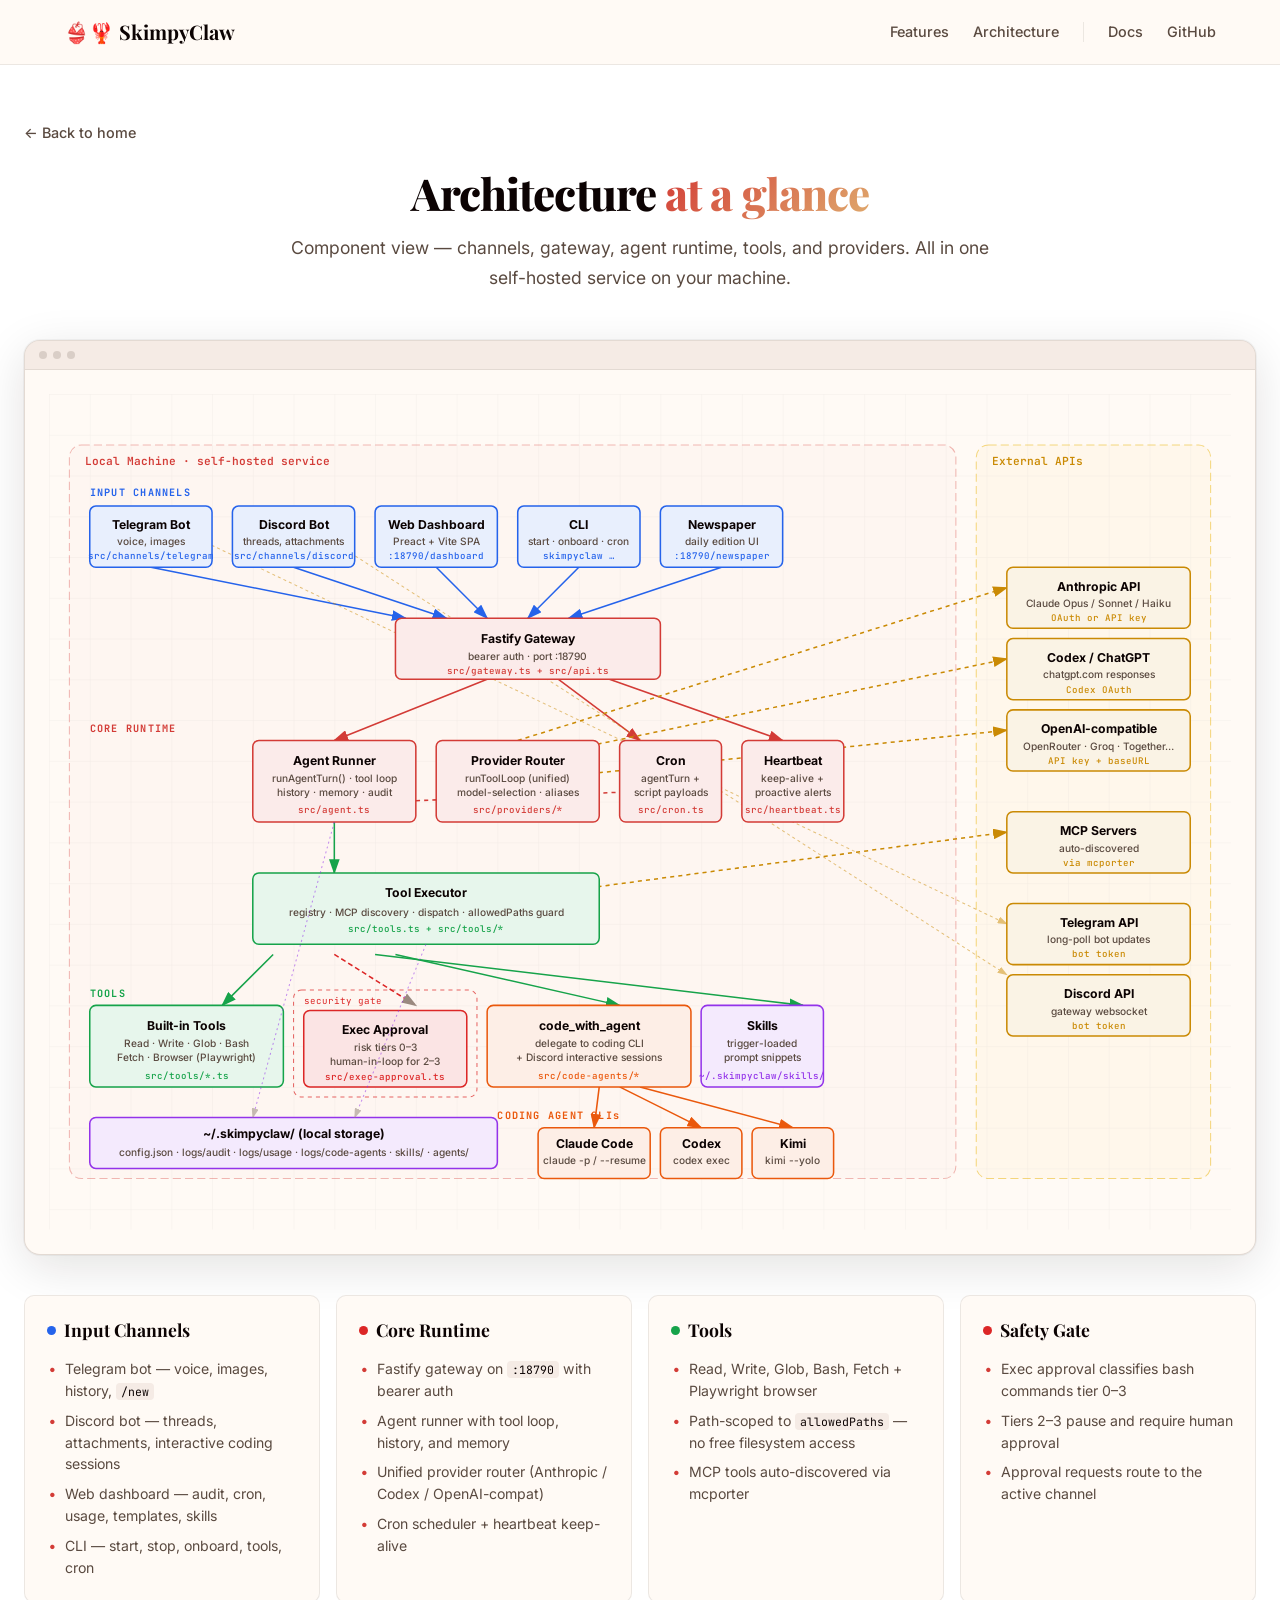
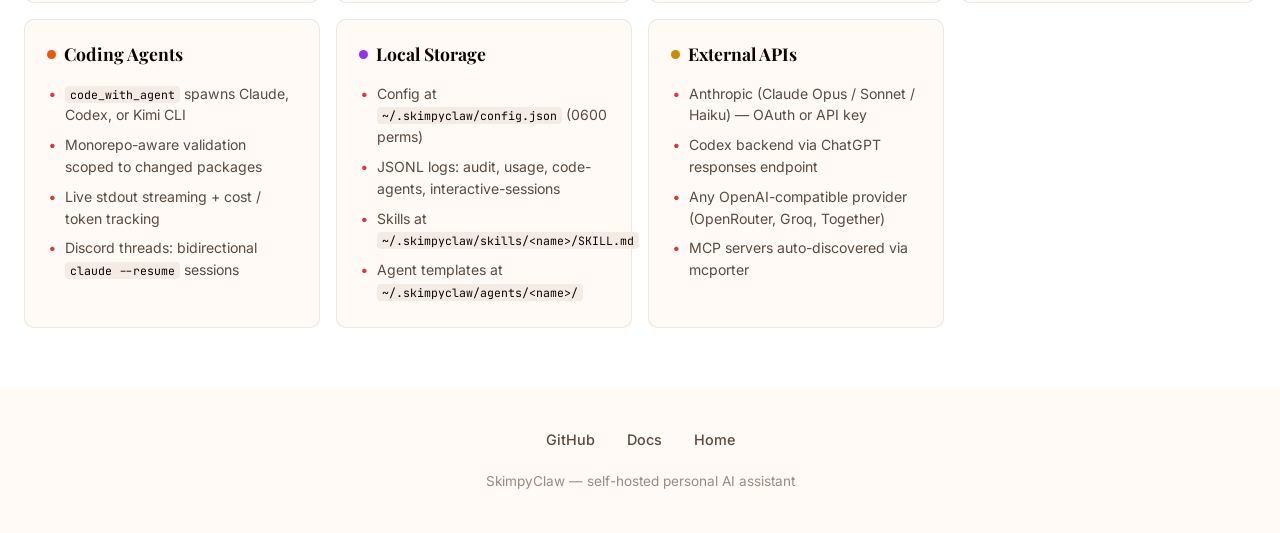
==== architecture.html @ ffd753af "Add /architecture.html — component view matching site theme New standalone page rendering the system" ====
<!DOCTYPE html>
<html lang="en">
<head>
  <meta charset="UTF-8" />
  <meta name="viewport" content="width=device-width, initial-scale=1.0" />
  <title>SkimpyClaw — Architecture</title>
  <meta
    name="description"
    content="Component-level architecture of SkimpyClaw: input channels, gateway, agent runtime, tools, coding-agent CLIs, providers, and local storage."
  />
  <meta name="theme-color" content="#d33b36" />
  <link
    rel="icon"
    type="image/svg+xml"
    href="data:image/svg+xml,<svg xmlns='http://www.w3.org/2000/svg' viewBox='0 0 100 100'><text y='.9em' font-size='90'>👙</text></svg>"
  />
  <link rel="preconnect" href="https://fonts.googleapis.com" />
  <link rel="preconnect" href="https://fonts.gstatic.com" crossorigin />
  <link
    href="https://fonts.googleapis.com/css2?family=Inter:wght@400;500;600;700;800&family=JetBrains+Mono:wght@400;500&family=Playfair+Display:wght@600;700;800&display=swap"
    rel="stylesheet"
  />
  <link rel="stylesheet" href="styles.css" />
  <style>
    /* ── Page layout ── */
    .page {
      padding: 120px 24px 60px;
      max-width: 1280px;
      margin: 0 auto;
    }

    .page-header {
      text-align: center;
      margin-bottom: 48px;
    }

    .page-title {
      font-family: var(--font-heading);
      font-weight: 800;
      font-size: 2.75rem;
      color: var(--text-1);
      margin-bottom: 14px;
      letter-spacing: -0.02em;
      line-height: 1.15;
    }

    .page-title .gradient {
      background: linear-gradient(135deg, var(--brand) 0%, var(--accent) 100%);
      -webkit-background-clip: text;
      -webkit-text-fill-color: transparent;
      background-clip: text;
    }

    .page-tagline {
      font-size: 1.1rem;
      color: var(--text-2);
      max-width: 720px;
      margin: 0 auto;
      line-height: 1.7;
    }

    /* ── Diagram frame — matches .screenshot-card treatment ── */
    .diagram-frame {
      border-radius: var(--radius);
      border: 1px solid var(--border);
      overflow: hidden;
      box-shadow:
        0 12px 48px rgba(23, 16, 11, 0.12),
        0 0 0 1px rgba(23, 16, 11, 0.04);
      background: var(--bg-alt);
    }

    .diagram-frame .card-topbar {
      display: flex;
      gap: 6px;
      padding: 10px 14px;
      background: var(--bg-alt);
      border-bottom: 1px solid var(--border);
    }

    .diagram-svg-wrap {
      background: var(--bg-soft);
      padding: 24px;
      overflow-x: auto;
    }

    svg.diagram {
      width: 100%;
      min-width: 1000px;
      display: block;
    }

    /* ── Info cards ── */
    .info-cards {
      display: grid;
      grid-template-columns: repeat(auto-fit, minmax(280px, 1fr));
      gap: 16px;
      margin-top: 40px;
    }

    .info-card {
      background: var(--bg-soft);
      border-radius: var(--radius-sm);
      border: 1px solid var(--border);
      padding: 20px 22px;
    }

    .info-card h3 {
      font-family: var(--font-heading);
      font-weight: 700;
      font-size: 1.1rem;
      color: var(--text-1);
      margin-bottom: 10px;
      display: flex;
      align-items: center;
      gap: 8px;
    }

    .info-card h3 .dot {
      width: 9px;
      height: 9px;
      border-radius: 50%;
    }

    .info-card ul {
      list-style: none;
      padding: 0;
      margin: 0;
    }

    .info-card li {
      color: var(--text-2);
      font-size: 0.88rem;
      line-height: 1.55;
      padding: 4px 0 4px 18px;
      position: relative;
    }

    .info-card li::before {
      content: "•";
      position: absolute;
      left: 2px;
      color: var(--brand);
      font-weight: 700;
    }

    .info-card code {
      font-family: var(--font-mono);
      font-size: 0.82em;
      background: var(--bg-alt);
      padding: 1px 5px;
      border-radius: 4px;
      color: var(--text-1);
    }

    /* Category dots */
    .dot.green { background: #16a34a; }
    .dot.orange { background: #ea580c; }
    .dot.red { background: #dc2626; }
    .dot.yellow { background: #ca8a04; }
    .dot.blue { background: #2563eb; }
    .dot.purple { background: #9333ea; }

    @media (prefers-color-scheme: dark) {
      .dot.green { background: #4ade80; }
      .dot.orange { background: #fb923c; }
      .dot.red { background: #f87171; }
      .dot.yellow { background: #facc15; }
      .dot.blue { background: #60a5fa; }
      .dot.purple { background: #c084fc; }
    }

    /* ── SVG token palette (drives fills/strokes + dark-mode swap) ── */
    .diagram {
      --svg-bg: var(--bg-soft);
      --svg-grid: rgba(23, 16, 11, 0.05);
      --svg-boundary: rgba(211, 59, 54, 0.35);
      --svg-boundary-ext: rgba(234, 179, 8, 0.5);
      --svg-text: var(--text-1);
      --svg-text-soft: var(--text-2);
      --svg-text-muted: var(--text-3);
      --svg-arrow: #9a8a80;
      --svg-mask: var(--bg);

      --cat-channel-fill: rgba(37, 99, 235, 0.1);
      --cat-channel-stroke: #2563eb;
      --cat-core-fill: rgba(211, 59, 54, 0.1);
      --cat-core-stroke: #d33b36;
      --cat-tool-fill: rgba(22, 163, 74, 0.1);
      --cat-tool-stroke: #16a34a;
      --cat-security-fill: rgba(220, 38, 38, 0.12);
      --cat-security-stroke: #dc2626;
      --cat-coding-fill: rgba(234, 88, 12, 0.1);
      --cat-coding-stroke: #ea580c;
      --cat-provider-fill: rgba(202, 138, 4, 0.1);
      --cat-provider-stroke: #ca8a04;
      --cat-storage-fill: rgba(147, 51, 234, 0.1);
      --cat-storage-stroke: #9333ea;
    }

    @media (prefers-color-scheme: dark) {
      .diagram {
        --svg-grid: rgba(243, 236, 231, 0.04);
        --svg-boundary: rgba(243, 134, 70, 0.35);
        --svg-boundary-ext: rgba(250, 204, 21, 0.5);
        --svg-arrow: #948c86;
        --svg-mask: var(--bg);

        --cat-channel-fill: rgba(96, 165, 250, 0.15);
        --cat-channel-stroke: #60a5fa;
        --cat-core-fill: rgba(243, 134, 70, 0.15);
        --cat-core-stroke: #f38646;
        --cat-tool-fill: rgba(74, 222, 128, 0.15);
        --cat-tool-stroke: #4ade80;
        --cat-security-fill: rgba(248, 113, 113, 0.16);
        --cat-security-stroke: #f87171;
        --cat-coding-fill: rgba(251, 146, 60, 0.15);
        --cat-coding-stroke: #fb923c;
        --cat-provider-fill: rgba(250, 204, 21, 0.12);
        --cat-provider-stroke: #facc15;
        --cat-storage-fill: rgba(192, 132, 252, 0.15);
        --cat-storage-stroke: #c084fc;
      }
    }

    /* Shape styles */
    .diagram .mask { fill: var(--svg-mask); }
    .diagram .grid-bg { fill: url(#grid); }
    .diagram .boundary-local {
      fill: rgba(211, 59, 54, 0.02);
      stroke: var(--svg-boundary);
      stroke-width: 1;
      stroke-dasharray: 8 4;
    }
    .diagram .boundary-ext {
      fill: rgba(234, 179, 8, 0.04);
      stroke: var(--svg-boundary-ext);
      stroke-width: 1;
      stroke-dasharray: 8 4;
    }
    .diagram .security-group {
      fill: transparent;
      stroke: var(--cat-security-stroke);
      stroke-width: 1;
      stroke-dasharray: 4 4;
      opacity: 0.7;
    }

    .diagram .box { stroke-width: 1.5; }
    .diagram .box.channel { fill: var(--cat-channel-fill); stroke: var(--cat-channel-stroke); }
    .diagram .box.core { fill: var(--cat-core-fill); stroke: var(--cat-core-stroke); }
    .diagram .box.tool { fill: var(--cat-tool-fill); stroke: var(--cat-tool-stroke); }
    .diagram .box.security { fill: var(--cat-security-fill); stroke: var(--cat-security-stroke); }
    .diagram .box.coding { fill: var(--cat-coding-fill); stroke: var(--cat-coding-stroke); }
    .diagram .box.provider { fill: var(--cat-provider-fill); stroke: var(--cat-provider-stroke); }
    .diagram .box.storage { fill: var(--cat-storage-fill); stroke: var(--cat-storage-stroke); }

    .diagram .label-title { font-family: var(--font-body); font-weight: 700; fill: var(--svg-text); font-size: 12px; }
    .diagram .label-sub { font-family: var(--font-body); font-weight: 500; fill: var(--svg-text-soft); font-size: 10px; }
    .diagram .label-src { font-family: var(--font-mono); font-weight: 500; font-size: 9px; }
    .diagram .label-src.channel { fill: var(--cat-channel-stroke); }
    .diagram .label-src.core { fill: var(--cat-core-stroke); }
    .diagram .label-src.tool { fill: var(--cat-tool-stroke); }
    .diagram .label-src.security { fill: var(--cat-security-stroke); }
    .diagram .label-src.coding { fill: var(--cat-coding-stroke); }
    .diagram .label-src.provider { fill: var(--cat-provider-stroke); }
    .diagram .label-src.storage { fill: var(--cat-storage-stroke); }
    .diagram .label-section {
      font-family: var(--font-mono);
      font-weight: 700;
      font-size: 10px;
      letter-spacing: 0.12em;
    }
    .diagram .label-boundary {
      font-family: var(--font-mono);
      font-weight: 600;
      font-size: 11px;
    }

    .diagram line { stroke-width: 1.5; }
    .diagram .flow-channel { stroke: var(--cat-channel-stroke); }
    .diagram .flow-core { stroke: var(--cat-core-stroke); }
    .diagram .flow-tool { stroke: var(--cat-tool-stroke); }
    .diagram .flow-coding { stroke: var(--cat-coding-stroke); }
    .diagram .flow-provider {
      stroke: var(--cat-provider-stroke);
      stroke-dasharray: 4 4;
    }
    .diagram .flow-security {
      stroke: var(--cat-security-stroke);
      stroke-dasharray: 5 3;
    }
    .diagram .flow-storage {
      stroke: var(--cat-storage-stroke);
      stroke-dasharray: 2 3;
      opacity: 0.55;
      stroke-width: 1;
    }
    .diagram .flow-api {
      stroke: var(--cat-provider-stroke);
      stroke-dasharray: 3 3;
      stroke-width: 1;
      opacity: 0.5;
    }

    /* Back-link */
    .back-link {
      display: inline-flex;
      align-items: center;
      gap: 6px;
      color: var(--text-2);
      font-weight: 500;
      font-size: 0.9rem;
      margin-bottom: 24px;
    }
    .back-link:hover { color: var(--brand); }

    @media (max-width: 768px) {
      .page-title { font-size: 2rem; }
    }
  </style>
</head>
<body>
  <!-- Navigation -->
  <nav>
    <div class="nav-inner">
      <a href="/" class="nav-brand">👙🦞 SkimpyClaw</a>
      <div class="nav-links">
        <a href="/#auditability">Features</a>
        <a href="/architecture.html" aria-current="page">Architecture</a>
        <div class="nav-divider"></div>
        <a href="https://docs.skimpyclaw.xyz">Docs</a>
        <a href="https://github.com/kat3samsin/skimpyclaw">GitHub</a>
      </div>
    </div>
  </nav>

  <main class="page">
    <a href="/" class="back-link">← Back to home</a>

    <header class="page-header">
      <h1 class="page-title">
        Architecture <span class="gradient">at a glance</span>
      </h1>
      <p class="page-tagline">
        Component view — channels, gateway, agent runtime, tools, and
        providers. All in one self-hosted service on your machine.
      </p>
    </header>

    <!-- Diagram -->
    <div class="diagram-frame">
      <div class="card-topbar">
        <span class="card-dot"></span>
        <span class="card-dot"></span>
        <span class="card-dot"></span>
      </div>
      <div class="diagram-svg-wrap">
        <svg class="diagram" viewBox="0 0 1160 820" xmlns="http://www.w3.org/2000/svg">
          <defs>
            <marker id="arrowhead" markerWidth="10" markerHeight="7" refX="9" refY="3.5" orient="auto">
              <polygon points="0 0, 10 3.5, 0 7" fill="var(--svg-arrow)" />
            </marker>
            <marker id="ah-channel" markerWidth="10" markerHeight="7" refX="9" refY="3.5" orient="auto">
              <polygon points="0 0, 10 3.5, 0 7" fill="var(--cat-channel-stroke)" />
            </marker>
            <marker id="ah-core" markerWidth="10" markerHeight="7" refX="9" refY="3.5" orient="auto">
              <polygon points="0 0, 10 3.5, 0 7" fill="var(--cat-core-stroke)" />
            </marker>
            <marker id="ah-tool" markerWidth="10" markerHeight="7" refX="9" refY="3.5" orient="auto">
              <polygon points="0 0, 10 3.5, 0 7" fill="var(--cat-tool-stroke)" />
            </marker>
            <marker id="ah-coding" markerWidth="10" markerHeight="7" refX="9" refY="3.5" orient="auto">
              <polygon points="0 0, 10 3.5, 0 7" fill="var(--cat-coding-stroke)" />
            </marker>
            <marker id="ah-provider" markerWidth="10" markerHeight="7" refX="9" refY="3.5" orient="auto">
              <polygon points="0 0, 10 3.5, 0 7" fill="var(--cat-provider-stroke)" />
            </marker>
            <pattern id="grid" width="40" height="40" patternUnits="userSpaceOnUse">
              <path d="M 40 0 L 0 0 0 40" fill="none" stroke="var(--svg-grid)" stroke-width="1" />
            </pattern>
          </defs>

          <!-- Grid background -->
          <rect class="grid-bg" width="100%" height="100%" />

          <!-- Boundaries -->
          <rect class="boundary-local" x="20" y="50" width="870" height="720" rx="12" />
          <text x="35" y="70" class="label-boundary" fill="var(--cat-core-stroke)">Local Machine · self-hosted service</text>

          <rect class="boundary-ext" x="910" y="50" width="230" height="720" rx="12" />
          <text x="925" y="70" class="label-boundary" fill="var(--cat-provider-stroke)">External APIs</text>

          <!-- ARROWS (first = behind boxes) -->
          <!-- Channels → Gateway -->
          <line class="flow-channel" x1="100" y1="170" x2="350" y2="220" marker-end="url(#ah-channel)"/>
          <line class="flow-channel" x1="240" y1="170" x2="390" y2="220" marker-end="url(#ah-channel)"/>
          <line class="flow-channel" x1="380" y1="170" x2="430" y2="220" marker-end="url(#ah-channel)"/>
          <line class="flow-channel" x1="520" y1="170" x2="470" y2="220" marker-end="url(#ah-channel)"/>
          <line class="flow-channel" x1="660" y1="170" x2="510" y2="220" marker-end="url(#ah-channel)"/>

          <!-- Gateway → Core Runtime -->
          <line class="flow-core" x1="430" y1="280" x2="280" y2="340" marker-end="url(#ah-core)"/>
          <line class="flow-core" x1="500" y1="280" x2="580" y2="340" marker-end="url(#ah-core)"/>
          <line class="flow-core" x1="550" y1="280" x2="720" y2="340" marker-end="url(#ah-core)"/>

          <!-- Agent Runner → Tool Executor -->
          <line class="flow-tool" x1="280" y1="420" x2="280" y2="470" marker-end="url(#ah-tool)"/>
          <!-- Cron → Agent Runner -->
          <line class="flow-core" x1="580" y1="390" x2="340" y2="400" stroke-dasharray="4 4" marker-end="url(#ah-core)"/>

          <!-- Tool Executor → Tools -->
          <line class="flow-tool" x1="220" y1="550" x2="170" y2="600" marker-end="url(#ah-tool)"/>
          <line class="flow-security" x1="280" y1="550" x2="360" y2="600" marker-end="url(#arrowhead)"/>
          <line class="flow-tool" x1="340" y1="550" x2="560" y2="600" marker-end="url(#ah-tool)"/>
          <line class="flow-tool" x1="320" y1="550" x2="740" y2="600" marker-end="url(#ah-tool)"/>

          <!-- code_with_agent → CLI workers -->
          <line class="flow-coding" x1="540" y1="680" x2="535" y2="720" marker-end="url(#ah-coding)"/>
          <line class="flow-coding" x1="560" y1="680" x2="640" y2="720" marker-end="url(#ah-coding)"/>
          <line class="flow-coding" x1="580" y1="680" x2="730" y2="720" marker-end="url(#ah-coding)"/>

          <!-- Agent / Tool → Providers -->
          <line class="flow-provider" x1="460" y1="340" x2="940" y2="190" marker-end="url(#ah-provider)"/>
          <line class="flow-provider" x1="460" y1="360" x2="940" y2="260" marker-end="url(#ah-provider)"/>
          <line class="flow-provider" x1="460" y1="380" x2="940" y2="330" marker-end="url(#ah-provider)"/>
          <line class="flow-provider" x1="340" y1="510" x2="940" y2="430" marker-end="url(#ah-provider)"/>

          <!-- Channels → Telegram/Discord APIs -->
          <line class="flow-api" x1="100" y1="120" x2="940" y2="520" marker-end="url(#ah-provider)"/>
          <line class="flow-api" x1="240" y1="120" x2="940" y2="570" marker-end="url(#ah-provider)"/>

          <!-- ============================================================
               COMPONENTS
               ============================================================ -->

          <!-- ROW 1: INPUT CHANNELS -->
          <text x="40" y="100" class="label-section" fill="var(--cat-channel-stroke)">INPUT CHANNELS</text>

          <rect class="mask" x="40" y="110" width="120" height="60" rx="6" />
          <rect class="box channel" x="40" y="110" width="120" height="60" rx="6" />
          <text class="label-title" x="100" y="132" text-anchor="middle">Telegram Bot</text>
          <text class="label-sub" x="100" y="148" text-anchor="middle">voice, images</text>
          <text class="label-src channel" x="100" y="162" text-anchor="middle">src/channels/telegram</text>

          <rect class="mask" x="180" y="110" width="120" height="60" rx="6" />
          <rect class="box channel" x="180" y="110" width="120" height="60" rx="6" />
          <text class="label-title" x="240" y="132" text-anchor="middle">Discord Bot</text>
          <text class="label-sub" x="240" y="148" text-anchor="middle">threads, attachments</text>
          <text class="label-src channel" x="240" y="162" text-anchor="middle">src/channels/discord</text>

          <rect class="mask" x="320" y="110" width="120" height="60" rx="6" />
          <rect class="box channel" x="320" y="110" width="120" height="60" rx="6" />
          <text class="label-title" x="380" y="132" text-anchor="middle">Web Dashboard</text>
          <text class="label-sub" x="380" y="148" text-anchor="middle">Preact + Vite SPA</text>
          <text class="label-src channel" x="380" y="162" text-anchor="middle">:18790/dashboard</text>

          <rect class="mask" x="460" y="110" width="120" height="60" rx="6" />
          <rect class="box channel" x="460" y="110" width="120" height="60" rx="6" />
          <text class="label-title" x="520" y="132" text-anchor="middle">CLI</text>
          <text class="label-sub" x="520" y="148" text-anchor="middle">start · onboard · cron</text>
          <text class="label-src channel" x="520" y="162" text-anchor="middle">skimpyclaw …</text>

          <rect class="mask" x="600" y="110" width="120" height="60" rx="6" />
          <rect class="box channel" x="600" y="110" width="120" height="60" rx="6" />
          <text class="label-title" x="660" y="132" text-anchor="middle">Newspaper</text>
          <text class="label-sub" x="660" y="148" text-anchor="middle">daily edition UI</text>
          <text class="label-src channel" x="660" y="162" text-anchor="middle">:18790/newspaper</text>

          <!-- ROW 2: GATEWAY -->
          <rect class="mask" x="340" y="220" width="260" height="60" rx="6" />
          <rect class="box core" x="340" y="220" width="260" height="60" rx="6" />
          <text class="label-title" x="470" y="244" text-anchor="middle" font-size="13">Fastify Gateway</text>
          <text class="label-sub" x="470" y="261" text-anchor="middle">bearer auth · port :18790</text>
          <text class="label-src core" x="470" y="275" text-anchor="middle">src/gateway.ts + src/api.ts</text>

          <!-- ROW 3: CORE RUNTIME -->
          <text x="40" y="332" class="label-section" fill="var(--cat-core-stroke)">CORE RUNTIME</text>

          <rect class="mask" x="200" y="340" width="160" height="80" rx="6" />
          <rect class="box core" x="200" y="340" width="160" height="80" rx="6" />
          <text class="label-title" x="280" y="364" text-anchor="middle">Agent Runner</text>
          <text class="label-sub" x="280" y="381" text-anchor="middle">runAgentTurn() · tool loop</text>
          <text class="label-sub" x="280" y="395" text-anchor="middle">history · memory · audit</text>
          <text class="label-src core" x="280" y="411" text-anchor="middle">src/agent.ts</text>

          <rect class="mask" x="380" y="340" width="160" height="80" rx="6" />
          <rect class="box core" x="380" y="340" width="160" height="80" rx="6" />
          <text class="label-title" x="460" y="364" text-anchor="middle">Provider Router</text>
          <text class="label-sub" x="460" y="381" text-anchor="middle">runToolLoop (unified)</text>
          <text class="label-sub" x="460" y="395" text-anchor="middle">model-selection · aliases</text>
          <text class="label-src core" x="460" y="411" text-anchor="middle">src/providers/*</text>

          <rect class="mask" x="560" y="340" width="100" height="80" rx="6" />
          <rect class="box core" x="560" y="340" width="100" height="80" rx="6" />
          <text class="label-title" x="610" y="364" text-anchor="middle">Cron</text>
          <text class="label-sub" x="610" y="381" text-anchor="middle">agentTurn +</text>
          <text class="label-sub" x="610" y="395" text-anchor="middle">script payloads</text>
          <text class="label-src core" x="610" y="411" text-anchor="middle">src/cron.ts</text>

          <rect class="mask" x="680" y="340" width="100" height="80" rx="6" />
          <rect class="box core" x="680" y="340" width="100" height="80" rx="6" />
          <text class="label-title" x="730" y="364" text-anchor="middle">Heartbeat</text>
          <text class="label-sub" x="730" y="381" text-anchor="middle">keep-alive +</text>
          <text class="label-sub" x="730" y="395" text-anchor="middle">proactive alerts</text>
          <text class="label-src core" x="730" y="411" text-anchor="middle">src/heartbeat.ts</text>

          <!-- ROW 4: TOOL EXECUTOR -->
          <rect class="mask" x="200" y="470" width="340" height="70" rx="6" />
          <rect class="box tool" x="200" y="470" width="340" height="70" rx="6" />
          <text class="label-title" x="370" y="494" text-anchor="middle" font-size="13">Tool Executor</text>
          <text class="label-sub" x="370" y="512" text-anchor="middle">registry · MCP discovery · dispatch · allowedPaths guard</text>
          <text class="label-src tool" x="370" y="528" text-anchor="middle">src/tools.ts + src/tools/*</text>

          <!-- ROW 5: TOOLS -->
          <text x="40" y="592" class="label-section" fill="var(--cat-tool-stroke)">TOOLS</text>

          <rect class="mask" x="40" y="600" width="190" height="80" rx="6" />
          <rect class="box tool" x="40" y="600" width="190" height="80" rx="6" />
          <text class="label-title" x="135" y="624" text-anchor="middle">Built-in Tools</text>
          <text class="label-sub" x="135" y="641" text-anchor="middle">Read · Write · Glob · Bash</text>
          <text class="label-sub" x="135" y="655" text-anchor="middle">Fetch · Browser (Playwright)</text>
          <text class="label-src tool" x="135" y="672" text-anchor="middle">src/tools/*.ts</text>

          <!-- Exec Approval - security group -->
          <rect class="security-group" x="240" y="585" width="180" height="105" rx="8" />
          <text x="250" y="599" font-size="9" font-family="JetBrains Mono, monospace" fill="var(--cat-security-stroke)">security gate</text>
          <rect class="mask" x="250" y="605" width="160" height="75" rx="6" />
          <rect class="box security" x="250" y="605" width="160" height="75" rx="6" />
          <text class="label-title" x="330" y="628" text-anchor="middle">Exec Approval</text>
          <text class="label-sub" x="330" y="645" text-anchor="middle">risk tiers 0–3</text>
          <text class="label-sub" x="330" y="659" text-anchor="middle">human-in-loop for 2–3</text>
          <text class="label-src security" x="330" y="673" text-anchor="middle">src/exec-approval.ts</text>

          <rect class="mask" x="430" y="600" width="200" height="80" rx="6" />
          <rect class="box coding" x="430" y="600" width="200" height="80" rx="6" />
          <text class="label-title" x="530" y="624" text-anchor="middle">code_with_agent</text>
          <text class="label-sub" x="530" y="641" text-anchor="middle">delegate to coding CLI</text>
          <text class="label-sub" x="530" y="655" text-anchor="middle">+ Discord interactive sessions</text>
          <text class="label-src coding" x="530" y="672" text-anchor="middle">src/code-agents/*</text>

          <rect class="mask" x="640" y="600" width="120" height="80" rx="6" />
          <rect class="box storage" x="640" y="600" width="120" height="80" rx="6" />
          <text class="label-title" x="700" y="624" text-anchor="middle">Skills</text>
          <text class="label-sub" x="700" y="641" text-anchor="middle">trigger-loaded</text>
          <text class="label-sub" x="700" y="655" text-anchor="middle">prompt snippets</text>
          <text class="label-src storage" x="700" y="672" text-anchor="middle">~/.skimpyclaw/skills/</text>

          <!-- ROW 6: CODING CLIs -->
          <text x="440" y="712" class="label-section" fill="var(--cat-coding-stroke)">CODING AGENT CLIs</text>

          <rect class="mask" x="480" y="720" width="110" height="50" rx="6" />
          <rect class="box coding" x="480" y="720" width="110" height="50" rx="6" />
          <text class="label-title" x="535" y="740" text-anchor="middle">Claude Code</text>
          <text class="label-sub" x="535" y="756" text-anchor="middle">claude -p / --resume</text>

          <rect class="mask" x="600" y="720" width="80" height="50" rx="6" />
          <rect class="box coding" x="600" y="720" width="80" height="50" rx="6" />
          <text class="label-title" x="640" y="740" text-anchor="middle">Codex</text>
          <text class="label-sub" x="640" y="756" text-anchor="middle">codex exec</text>

          <rect class="mask" x="690" y="720" width="80" height="50" rx="6" />
          <rect class="box coding" x="690" y="720" width="80" height="50" rx="6" />
          <text class="label-title" x="730" y="740" text-anchor="middle">Kimi</text>
          <text class="label-sub" x="730" y="756" text-anchor="middle">kimi --yolo</text>

          <!-- ============================================================
               EXTERNAL PROVIDERS
               ============================================================ -->

          <rect class="mask" x="940" y="170" width="180" height="60" rx="6" />
          <rect class="box provider" x="940" y="170" width="180" height="60" rx="6" />
          <text class="label-title" x="1030" y="193" text-anchor="middle">Anthropic API</text>
          <text class="label-sub" x="1030" y="209" text-anchor="middle">Claude Opus / Sonnet / Haiku</text>
          <text class="label-src provider" x="1030" y="223" text-anchor="middle">OAuth or API key</text>

          <rect class="mask" x="940" y="240" width="180" height="60" rx="6" />
          <rect class="box provider" x="940" y="240" width="180" height="60" rx="6" />
          <text class="label-title" x="1030" y="263" text-anchor="middle">Codex / ChatGPT</text>
          <text class="label-sub" x="1030" y="279" text-anchor="middle">chatgpt.com responses</text>
          <text class="label-src provider" x="1030" y="293" text-anchor="middle">Codex OAuth</text>

          <rect class="mask" x="940" y="310" width="180" height="60" rx="6" />
          <rect class="box provider" x="940" y="310" width="180" height="60" rx="6" />
          <text class="label-title" x="1030" y="333" text-anchor="middle">OpenAI-compatible</text>
          <text class="label-sub" x="1030" y="349" text-anchor="middle">OpenRouter · Groq · Together…</text>
          <text class="label-src provider" x="1030" y="363" text-anchor="middle">API key + baseURL</text>

          <rect class="mask" x="940" y="410" width="180" height="60" rx="6" />
          <rect class="box provider" x="940" y="410" width="180" height="60" rx="6" />
          <text class="label-title" x="1030" y="433" text-anchor="middle">MCP Servers</text>
          <text class="label-sub" x="1030" y="449" text-anchor="middle">auto-discovered</text>
          <text class="label-src provider" x="1030" y="463" text-anchor="middle">via mcporter</text>

          <rect class="mask" x="940" y="500" width="180" height="60" rx="6" />
          <rect class="box provider" x="940" y="500" width="180" height="60" rx="6" />
          <text class="label-title" x="1030" y="523" text-anchor="middle">Telegram API</text>
          <text class="label-sub" x="1030" y="539" text-anchor="middle">long-poll bot updates</text>
          <text class="label-src provider" x="1030" y="553" text-anchor="middle">bot token</text>

          <rect class="mask" x="940" y="570" width="180" height="60" rx="6" />
          <rect class="box provider" x="940" y="570" width="180" height="60" rx="6" />
          <text class="label-title" x="1030" y="593" text-anchor="middle">Discord API</text>
          <text class="label-sub" x="1030" y="609" text-anchor="middle">gateway websocket</text>
          <text class="label-src provider" x="1030" y="623" text-anchor="middle">bot token</text>

          <!-- STORAGE -->
          <rect class="mask" x="40" y="710" width="400" height="50" rx="6" />
          <rect class="box storage" x="40" y="710" width="400" height="50" rx="6" />
          <text class="label-title" x="240" y="730" text-anchor="middle">~/.skimpyclaw/  (local storage)</text>
          <text class="label-sub" x="240" y="748" text-anchor="middle">config.json · logs/audit · logs/usage · logs/code-agents · skills/ · agents/</text>

          <!-- Storage connectors -->
          <line class="flow-storage" x1="280" y1="420" x2="200" y2="710" marker-end="url(#arrowhead)"/>
          <line class="flow-storage" x1="370" y1="540" x2="300" y2="710" marker-end="url(#arrowhead)"/>
        </svg>
      </div>
    </div>

    <!-- Info cards -->
    <div class="info-cards">
      <div class="info-card">
        <h3><span class="dot blue"></span> Input Channels</h3>
        <ul>
          <li>Telegram bot — voice, images, history, <code>/new</code></li>
          <li>Discord bot — threads, attachments, interactive coding sessions</li>
          <li>Web dashboard — audit, cron, usage, templates, skills</li>
          <li>CLI — start, stop, onboard, tools, cron</li>
        </ul>
      </div>

      <div class="info-card">
        <h3><span class="dot red"></span> Core Runtime</h3>
        <ul>
          <li>Fastify gateway on <code>:18790</code> with bearer auth</li>
          <li>Agent runner with tool loop, history, and memory</li>
          <li>Unified provider router (Anthropic / Codex / OpenAI-compat)</li>
          <li>Cron scheduler + heartbeat keep-alive</li>
        </ul>
      </div>

      <div class="info-card">
        <h3><span class="dot green"></span> Tools</h3>
        <ul>
          <li>Read, Write, Glob, Bash, Fetch + Playwright browser</li>
          <li>Path-scoped to <code>allowedPaths</code> — no free filesystem access</li>
          <li>MCP tools auto-discovered via mcporter</li>
        </ul>
      </div>

      <div class="info-card">
        <h3><span class="dot red"></span> Safety Gate</h3>
        <ul>
          <li>Exec approval classifies bash commands tier 0–3</li>
          <li>Tiers 2–3 pause and require human approval</li>
          <li>Approval requests route to the active channel</li>
        </ul>
      </div>

      <div class="info-card">
        <h3><span class="dot orange"></span> Coding Agents</h3>
        <ul>
          <li><code>code_with_agent</code> spawns Claude, Codex, or Kimi CLI</li>
          <li>Monorepo-aware validation scoped to changed packages</li>
          <li>Live stdout streaming + cost / token tracking</li>
          <li>Discord threads: bidirectional <code>claude --resume</code> sessions</li>
        </ul>
      </div>

      <div class="info-card">
        <h3><span class="dot purple"></span> Local Storage</h3>
        <ul>
          <li>Config at <code>~/.skimpyclaw/config.json</code> (0600 perms)</li>
          <li>JSONL logs: audit, usage, code-agents, interactive-sessions</li>
          <li>Skills at <code>~/.skimpyclaw/skills/&lt;name&gt;/SKILL.md</code></li>
          <li>Agent templates at <code>~/.skimpyclaw/agents/&lt;name&gt;/</code></li>
        </ul>
      </div>

      <div class="info-card">
        <h3><span class="dot yellow"></span> External APIs</h3>
        <ul>
          <li>Anthropic (Claude Opus / Sonnet / Haiku) — OAuth or API key</li>
          <li>Codex backend via ChatGPT responses endpoint</li>
          <li>Any OpenAI-compatible provider (OpenRouter, Groq, Together)</li>
          <li>MCP servers auto-discovered via mcporter</li>
        </ul>
      </div>
    </div>
  </main>

  <!-- Footer -->
  <footer>
    <div class="container">
      <div class="footer-links">
        <a href="https://github.com/kat3samsin/skimpyclaw">GitHub</a>
        <a href="https://docs.skimpyclaw.xyz">Docs</a>
        <a href="/">Home</a>
      </div>
      <p class="footer-copy">SkimpyClaw — self-hosted personal AI assistant</p>
    </div>
  </footer>
</body>
</html>
---- styles.css ----
/* ── Reset & Variables ── */
*, *::before, *::after { box-sizing: border-box; margin: 0; padding: 0; }

:root {
  --bg: #ffffff;
  --bg-soft: #fffaf5;
  --bg-alt: #f5ebe5;
  --text-1: #0c0303;
  --text-2: #5a4a40;
  --text-3: #9a8a80;
  --brand: #d33b36;
  --brand-hover: #c65a24;
  --brand-soft: rgba(219, 111, 57, 0.14);
  --accent: #dfaa6d;
  --border: rgba(23, 16, 11, 0.08);
  --font-body: 'Inter', -apple-system, BlinkMacSystemFont, 'Segoe UI', sans-serif;
  --font-heading: 'Playfair Display', Georgia, serif;
  --font-mono: 'JetBrains Mono', 'SF Mono', monospace;
  --radius: 16px;
  --radius-sm: 10px;
}

@media (prefers-color-scheme: dark) {
  :root {
    --bg: #1e1814;
    --bg-soft: #161210;
    --bg-alt: #2a2018;
    --text-1: #fcf3f3;
    --text-2: #d4ccc6;
    --text-3: #948c86;
    --brand: #f38646;
    --brand-hover: #ff9a60;
    --brand-soft: rgba(243, 134, 70, 0.16);
    --accent: #dfaa6d;
    --border: rgba(243, 236, 231, 0.08);
  }
}

html { scroll-behavior: smooth; }

body {
  font-family: var(--font-body);
  background: var(--bg);
  color: var(--text-1);
  line-height: 1.6;
  -webkit-font-smoothing: antialiased;
}

::selection {
  background: var(--brand-soft);
  color: var(--brand);
}

a { color: var(--brand); text-decoration: none; }
a:hover { color: var(--brand-hover); }

img { display: block; max-width: 100%; }

/* ── Container ── */
.container {
  max-width: 1100px;
  margin: 0 auto;
  padding: 0 24px;
}

/* ── Nav ── */
nav {
  position: fixed;
  top: 0;
  left: 0;
  right: 0;
  z-index: 100;
  background: var(--bg-soft);
  border-bottom: 1px solid var(--border);
  backdrop-filter: blur(12px);
}

.nav-inner {
  max-width: 1200px;
  margin: 0 auto;
  padding: 0 24px;
  height: 64px;
  display: flex;
  align-items: center;
  justify-content: space-between;
}

.nav-brand {
  font-family: var(--font-heading);
  font-weight: 700;
  font-size: 1.25rem;
  color: var(--text-1);
  text-decoration: none;
}

.nav-links {
  display: flex;
  align-items: center;
  gap: 24px;
}

.nav-links a {
  color: var(--text-2);
  font-weight: 500;
  font-size: 0.9rem;
}

.nav-links a:hover { color: var(--brand); }

.nav-divider {
  width: 1px;
  height: 20px;
  background: var(--border);
}

/* ── Buttons ── */
.btn {
  display: inline-flex;
  align-items: center;
  gap: 8px;
  padding: 12px 28px;
  border-radius: 8px;
  font-weight: 600;
  font-size: 1rem;
  transition: all 0.2s ease;
  border: none;
  cursor: pointer;
  text-decoration: none;
}

.btn svg {
  width: 18px;
  height: 18px;
}

.btn-brand {
  background: var(--brand);
  color: #fff;
}

.btn-brand:hover {
  background: var(--brand-hover);
  color: #fff;
  transform: translateY(-2px);
  box-shadow: 0 4px 16px rgba(211, 59, 54, 0.3);
}

.btn-ghost {
  background: transparent;
  color: var(--text-2);
  border: 1px solid var(--border);
}

.btn-ghost svg {
  width: 18px;
  height: 18px;
}

.btn-ghost:hover {
  color: var(--brand);
  border-color: var(--brand);
  transform: translateY(-2px);
}

/* ── Hero ── */
.hero {
  padding: 160px 24px 60px;
  text-align: center;
  background: var(--bg);
}

.hero-badge {
  display: inline-flex;
  align-items: center;
  gap: 8px;
  padding: 6px 16px;
  border-radius: 999px;
  background: var(--brand-soft);
  color: var(--brand);
  font-size: 0.85rem;
  font-weight: 600;
  margin-bottom: 24px;
}

.hero-badge .dot {
  width: 8px;
  height: 8px;
  border-radius: 50%;
  background: var(--brand);
  animation: pulse 2s ease-in-out infinite;
}

@keyframes pulse {
  0%, 100% { opacity: 1; }
  50% { opacity: 0.4; }
}

.hero-title {
  font-family: var(--font-heading);
  font-weight: 800;
  font-size: 3.5rem;
  color: var(--text-1);
  margin-bottom: 20px;
  letter-spacing: -0.02em;
  line-height: 1.15;
}

.hero-title .gradient {
  background: linear-gradient(135deg, var(--brand) 0%, var(--accent) 100%);
  -webkit-background-clip: text;
  -webkit-text-fill-color: transparent;
  background-clip: text;
}

.hero-tagline {
  font-size: 1.2rem;
  color: var(--text-2);
  max-width: 640px;
  margin: 0 auto 36px;
  line-height: 1.7;
}

.hero-actions {
  display: flex;
  gap: 12px;
  justify-content: center;
  flex-wrap: wrap;
  margin-bottom: 40px;
}

.hero-meta {
  display: flex;
  gap: 32px;
  justify-content: center;
  flex-wrap: wrap;
}

.hero-meta span {
  color: var(--text-3);
  font-size: 0.85rem;
  font-weight: 500;
  position: relative;
}

.hero-meta span + span::before {
  content: '·';
  position: absolute;
  left: -18px;
  color: var(--text-3);
}

/* ── Dashboard Screenshot ── */
.screenshot-section {
  background: linear-gradient(180deg, var(--bg) 0%, var(--bg) 60px, var(--bg-soft) 60px);
  padding: 0 24px 80px;
}

.screenshot-container {
  max-width: 1000px;
  margin: 0 auto;
}

.screenshot-frame {
  border-radius: var(--radius);
  border: 1px solid var(--border);
  overflow: hidden;
  box-shadow:
    0 12px 48px rgba(23, 16, 11, 0.12),
    0 0 0 1px rgba(23, 16, 11, 0.04);
  background: var(--bg-alt);
}

.screenshot-topbar {
  display: flex;
  gap: 6px;
  padding: 12px 16px;
  background: var(--bg-alt);
  border-bottom: 1px solid var(--border);
}

.screenshot-dot {
  width: 10px;
  height: 10px;
  border-radius: 50%;
  background: var(--text-3);
  opacity: 0.3;
}

.screenshot-frame img {
  width: 100%;
  display: block;
}

/* ── Feature Sections ── */
.feature-section {
  padding: 80px 24px;
}

.feature-section:nth-child(even) {
  background: var(--bg-soft);
}

.feature-section:nth-child(odd) {
  background: var(--bg);
}

.feature-section .container {
  display: grid;
  grid-template-columns: 1fr 1fr;
  gap: 64px;
  align-items: center;
}

.feature-section:nth-child(even) .container {
  direction: rtl;
}

.feature-section:nth-child(even) .container > * {
  direction: ltr;
}

.feature-content {
  display: flex;
  flex-direction: column;
  gap: 16px;
}

.feature-label {
  display: inline-flex;
  align-self: flex-start;
  padding: 4px 12px;
  border-radius: 6px;
  font-size: 0.8rem;
  font-weight: 700;
  text-transform: uppercase;
  letter-spacing: 0.04em;
}

.feature-label.green {
  background: rgba(34, 197, 94, 0.12);
  color: #16a34a;
}

.feature-label.orange {
  background: rgba(249, 115, 22, 0.12);
  color: #ea580c;
}

.feature-label.red {
  background: rgba(239, 68, 68, 0.12);
  color: #dc2626;
}

.feature-label.yellow {
  background: rgba(234, 179, 8, 0.12);
  color: #ca8a04;
}

.feature-label.blue {
  background: rgba(59, 130, 246, 0.12);
  color: #2563eb;
}

.feature-label.purple {
  background: rgba(168, 85, 247, 0.12);
  color: #9333ea;
}

@media (prefers-color-scheme: dark) {
  .feature-label.green  { background: rgba(34, 197, 94, 0.16);  color: #4ade80; }
  .feature-label.orange { background: rgba(249, 115, 22, 0.16); color: #fb923c; }
  .feature-label.red    { background: rgba(239, 68, 68, 0.16);  color: #f87171; }
  .feature-label.yellow { background: rgba(234, 179, 8, 0.16);  color: #facc15; }
  .feature-label.blue   { background: rgba(59, 130, 246, 0.16); color: #60a5fa; }
  .feature-label.purple { background: rgba(168, 85, 247, 0.16); color: #c084fc; }
}

.feature-content h2 {
  font-family: var(--font-heading);
  font-weight: 700;
  font-size: 1.75rem;
  color: var(--text-1);
  line-height: 1.3;
}

.feature-content p {
  color: var(--text-2);
  font-size: 1rem;
  line-height: 1.7;
}

.feature-content ul {
  list-style: none;
  display: flex;
  flex-direction: column;
  gap: 8px;
  padding: 0;
}

.feature-content ul li {
  color: var(--text-2);
  font-size: 0.92rem;
  padding-left: 20px;
  position: relative;
}

.feature-content ul li::before {
  content: '✓';
  position: absolute;
  left: 0;
  color: var(--brand);
  font-weight: 700;
}

.feature-link {
  display: inline-flex;
  align-items: center;
  gap: 6px;
  color: var(--brand);
  font-weight: 600;
  font-size: 0.95rem;
  transition: gap 0.2s ease;
}

.feature-link svg {
  width: 16px;
  height: 16px;
  transition: transform 0.2s ease;
}

.feature-link:hover svg {
  transform: translateX(4px);
}

/* ── Screenshot Cards (feature visuals) ── */
.feature-visual {
  display: flex;
  align-items: center;
  justify-content: center;
}

.screenshot-card {
  border-radius: var(--radius);
  border: 1px solid var(--border);
  overflow: hidden;
  box-shadow:
    0 8px 32px rgba(23, 16, 11, 0.08),
    0 0 0 1px rgba(23, 16, 11, 0.03);
  background: var(--bg-alt);
  width: 100%;
  transition: transform 0.3s ease, box-shadow 0.3s ease;
}

.screenshot-card:hover {
  transform: translateY(-4px);
  box-shadow:
    0 16px 48px rgba(23, 16, 11, 0.12),
    0 0 0 1px rgba(23, 16, 11, 0.04);
}

.card-topbar {
  display: flex;
  gap: 6px;
  padding: 10px 14px;
  background: var(--bg-alt);
  border-bottom: 1px solid var(--border);
}

.card-dot {
  width: 8px;
  height: 8px;
  border-radius: 50%;
  background: var(--text-3);
  opacity: 0.3;
}

.screenshot-card img {
  width: 100%;
  display: block;
}

/* ── Quickstart ── */
.quickstart {
  background: var(--bg);
  padding: 80px 24px;
}

.quickstart .container {
  max-width: 700px;
  text-align: center;
}

.quickstart h2 {
  font-family: var(--font-heading);
  font-weight: 700;
  font-size: 2rem;
  color: var(--text-1);
  margin-bottom: 12px;
}

.quickstart > .container > p {
  color: var(--text-2);
  margin-bottom: 32px;
}

.code-block {
  background: var(--bg-alt);
  border: 1px solid var(--border);
  border-radius: 12px;
  padding: 20px 24px;
  text-align: left;
  position: relative;
  margin-bottom: 24px;
}

.code-block code {
  font-family: var(--font-mono);
  font-size: 0.9rem;
  color: var(--text-1);
  line-height: 1.8;
}

.code-block .prompt {
  color: var(--text-3);
  user-select: none;
}

.code-block .cmd {
  color: var(--brand);
}

.code-block .arg {
  color: var(--accent);
}

.code-block .flag {
  color: var(--text-2);
}

/* ── Footer ── */
footer {
  background: var(--bg-soft);
  padding: 40px 24px;
  text-align: center;
}

.footer-links {
  display: flex;
  gap: 32px;
  justify-content: center;
  margin-bottom: 20px;
  flex-wrap: wrap;
}

.footer-links a {
  color: var(--text-2);
  font-weight: 500;
  font-size: 0.9rem;
}

.footer-links a:hover { color: var(--brand); }

.footer-copy {
  color: var(--text-3);
  font-size: 0.85rem;
}

/* ── Reveal Animation ── */
.reveal {
  opacity: 0;
  transform: translateY(24px);
  transition: opacity 0.6s ease, transform 0.6s ease;
}

.reveal.visible {
  opacity: 1;
  transform: translateY(0);
}

/* ── Responsive ── */
@media (max-width: 768px) {
  .hero-title { font-size: 2.25rem; }
  .hero-tagline { font-size: 1.05rem; }

  .feature-section .container {
    grid-template-columns: 1fr;
    gap: 32px;
  }

  .feature-section:nth-child(even) .container {
    direction: ltr;
  }

  .feature-content h2 { font-size: 1.4rem; }
  .quickstart h2 { font-size: 1.5rem; }
  .nav-links { gap: 16px; }
}

@media (max-width: 480px) {
  .hero-actions { flex-direction: column; align-items: center; }
  .btn { width: 100%; max-width: 280px; justify-content: center; }
  .hero-meta { flex-direction: column; gap: 8px; }
  .hero-meta span + span::before { display: none; }
}
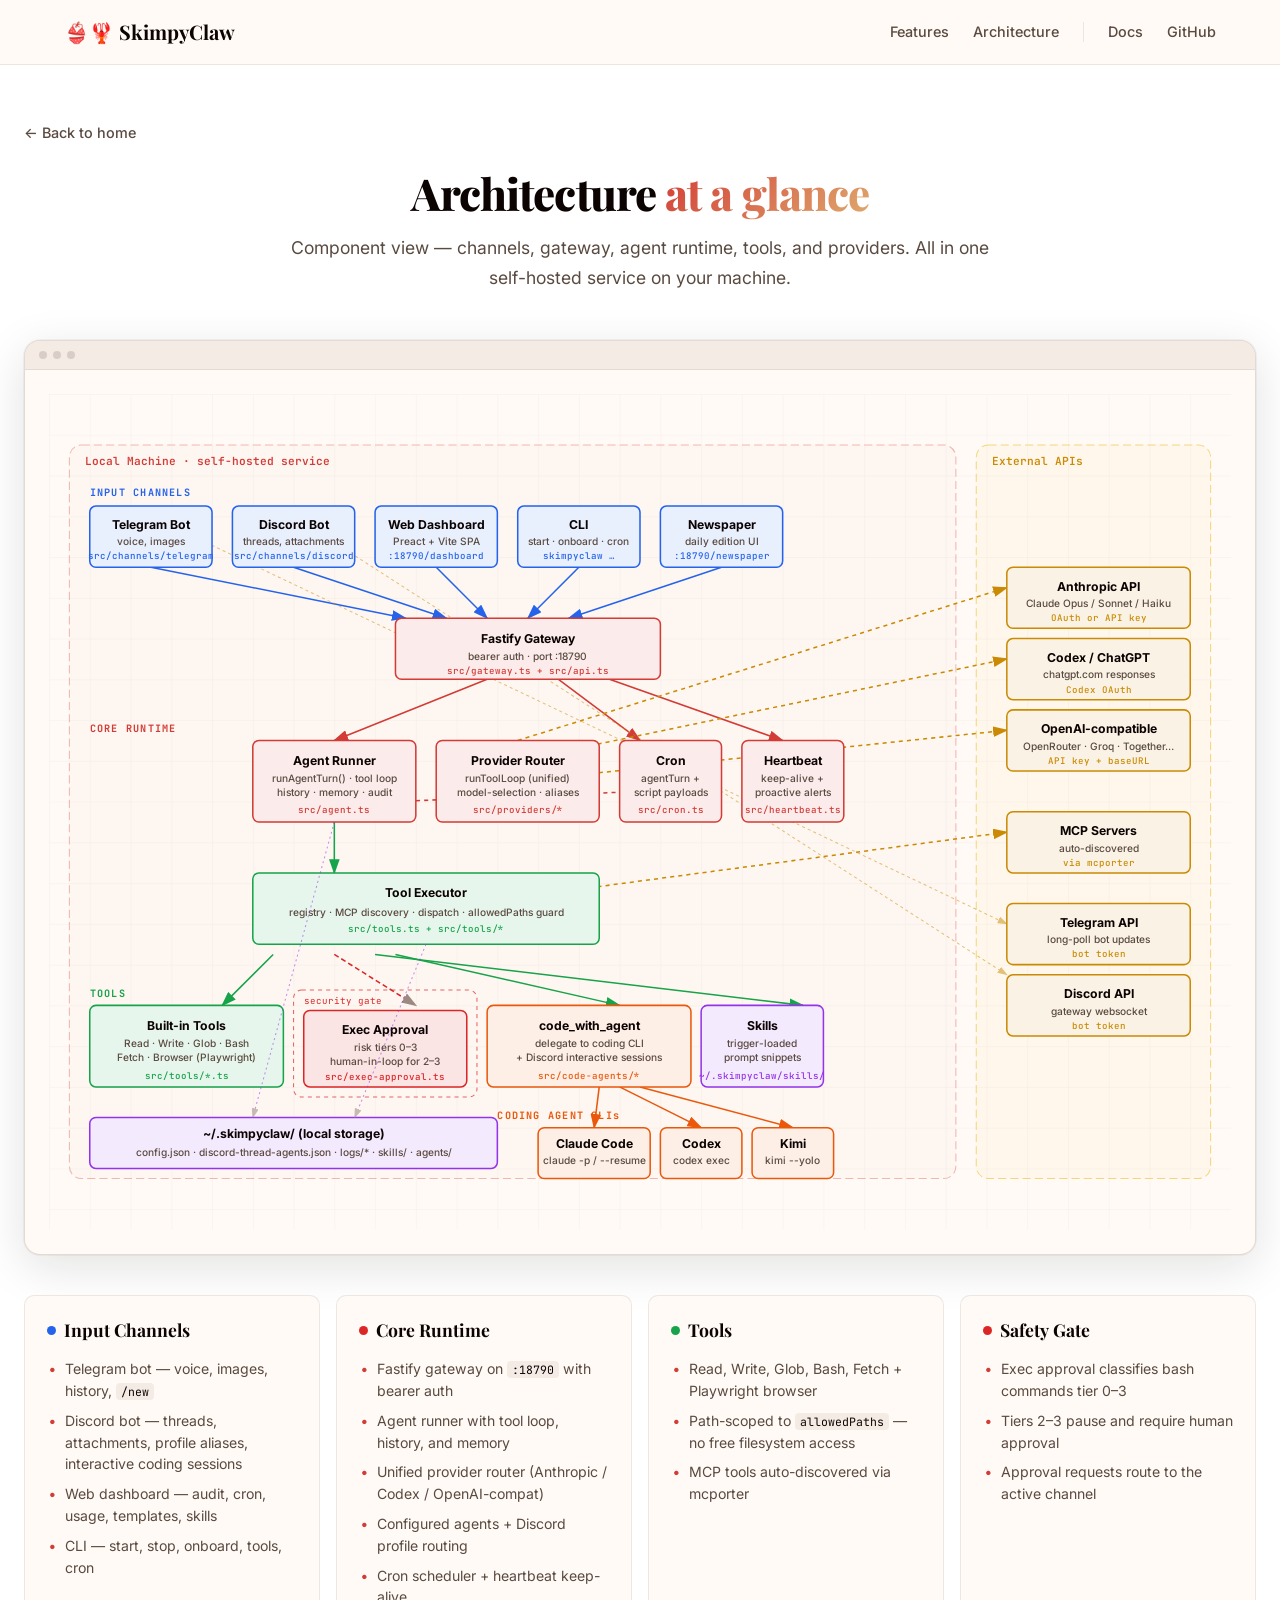
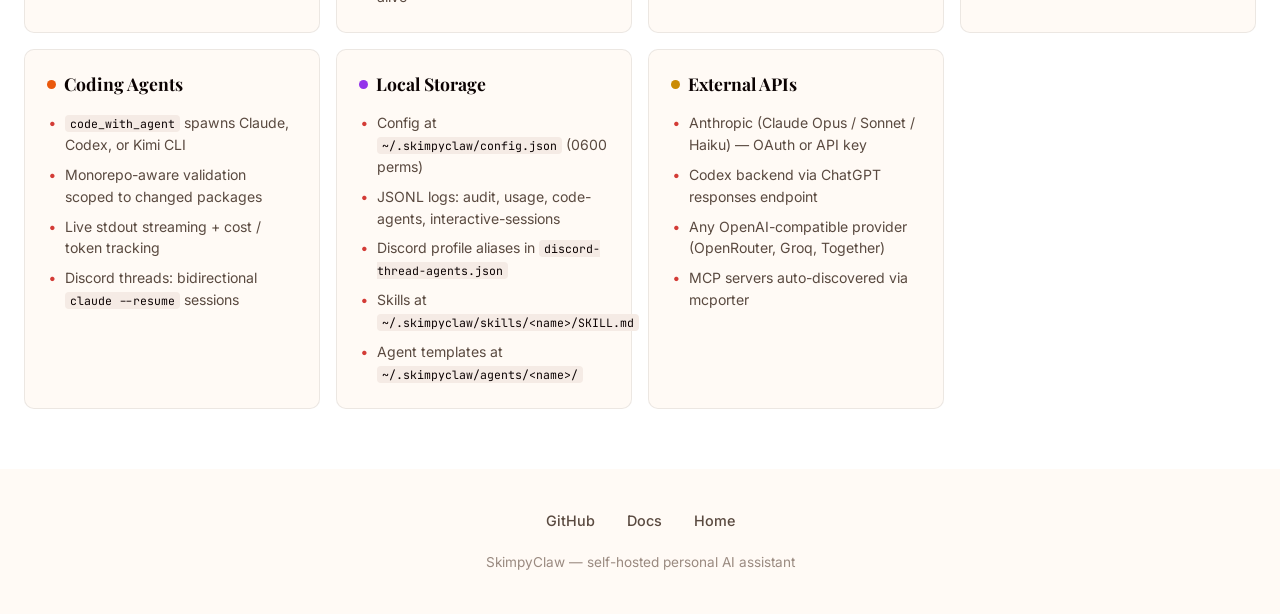
==== commit 3782f149: "docs: add agent profile site content" ====
--- a/architecture.html
+++ b/architecture.html
@@ -6,7 +6,7 @@
   <title>SkimpyClaw — Architecture</title>
   <meta
     name="description"
-    content="Component-level architecture of SkimpyClaw: input channels, gateway, agent runtime, tools, coding-agent CLIs, providers, and local storage."
+    content="Component-level architecture of SkimpyClaw: input channels, gateway, agent runtime, Discord profile routing, tools, coding-agent CLIs, providers, and local storage."
   />
   <meta name="theme-color" content="#d33b36" />
   <link
@@ -608,7 +608,7 @@
           <rect class="mask" x="40" y="710" width="400" height="50" rx="6" />
           <rect class="box storage" x="40" y="710" width="400" height="50" rx="6" />
           <text class="label-title" x="240" y="730" text-anchor="middle">~/.skimpyclaw/  (local storage)</text>
-          <text class="label-sub" x="240" y="748" text-anchor="middle">config.json · logs/audit · logs/usage · logs/code-agents · skills/ · agents/</text>
+          <text class="label-sub" x="240" y="748" text-anchor="middle">config.json · discord-thread-agents.json · logs/* · skills/ · agents/</text>
 
           <!-- Storage connectors -->
           <line class="flow-storage" x1="280" y1="420" x2="200" y2="710" marker-end="url(#arrowhead)"/>
@@ -623,7 +623,7 @@
         <h3><span class="dot blue"></span> Input Channels</h3>
         <ul>
           <li>Telegram bot — voice, images, history, <code>/new</code></li>
-          <li>Discord bot — threads, attachments, interactive coding sessions</li>
+          <li>Discord bot — threads, attachments, profile aliases, interactive coding sessions</li>
           <li>Web dashboard — audit, cron, usage, templates, skills</li>
           <li>CLI — start, stop, onboard, tools, cron</li>
         </ul>
@@ -635,6 +635,7 @@
           <li>Fastify gateway on <code>:18790</code> with bearer auth</li>
           <li>Agent runner with tool loop, history, and memory</li>
           <li>Unified provider router (Anthropic / Codex / OpenAI-compat)</li>
+          <li>Configured agents + Discord profile routing</li>
           <li>Cron scheduler + heartbeat keep-alive</li>
         </ul>
       </div>
@@ -672,6 +673,7 @@
         <ul>
           <li>Config at <code>~/.skimpyclaw/config.json</code> (0600 perms)</li>
           <li>JSONL logs: audit, usage, code-agents, interactive-sessions</li>
+          <li>Discord profile aliases in <code>discord-thread-agents.json</code></li>
           <li>Skills at <code>~/.skimpyclaw/skills/&lt;name&gt;/SKILL.md</code></li>
           <li>Agent templates at <code>~/.skimpyclaw/agents/&lt;name&gt;/</code></li>
         </ul>
--- a/styles.css
+++ b/styles.css
@@ -479,6 +479,63 @@
   display: block;
 }
 
+.agent-profile-body {
+  padding: 24px;
+  background: var(--bg-soft);
+  display: flex;
+  flex-direction: column;
+  gap: 14px;
+}
+
+.agent-row {
+  display: flex;
+  align-items: center;
+  gap: 12px;
+}
+
+.agent-avatar {
+  width: 38px;
+  height: 38px;
+  border-radius: 8px;
+  background: var(--brand);
+  color: #fff;
+  display: inline-flex;
+  align-items: center;
+  justify-content: center;
+  font-weight: 800;
+  font-size: 1rem;
+}
+
+.agent-row strong {
+  display: block;
+  color: var(--text-1);
+  font-size: 1rem;
+}
+
+.agent-row span {
+  display: block;
+  color: var(--text-3);
+  font-size: 0.82rem;
+}
+
+.agent-command,
+.agent-route {
+  font-family: var(--font-mono);
+  font-size: 0.82rem;
+  line-height: 1.55;
+  color: var(--text-2);
+  background: var(--bg);
+  border: 1px solid var(--border);
+  border-radius: 8px;
+  padding: 12px 14px;
+  overflow-wrap: anywhere;
+}
+
+.agent-route {
+  color: var(--brand);
+  background: var(--brand-soft);
+}
+
 /* ── Quickstart ── */
 .quickstart {
   background: var(--bg);
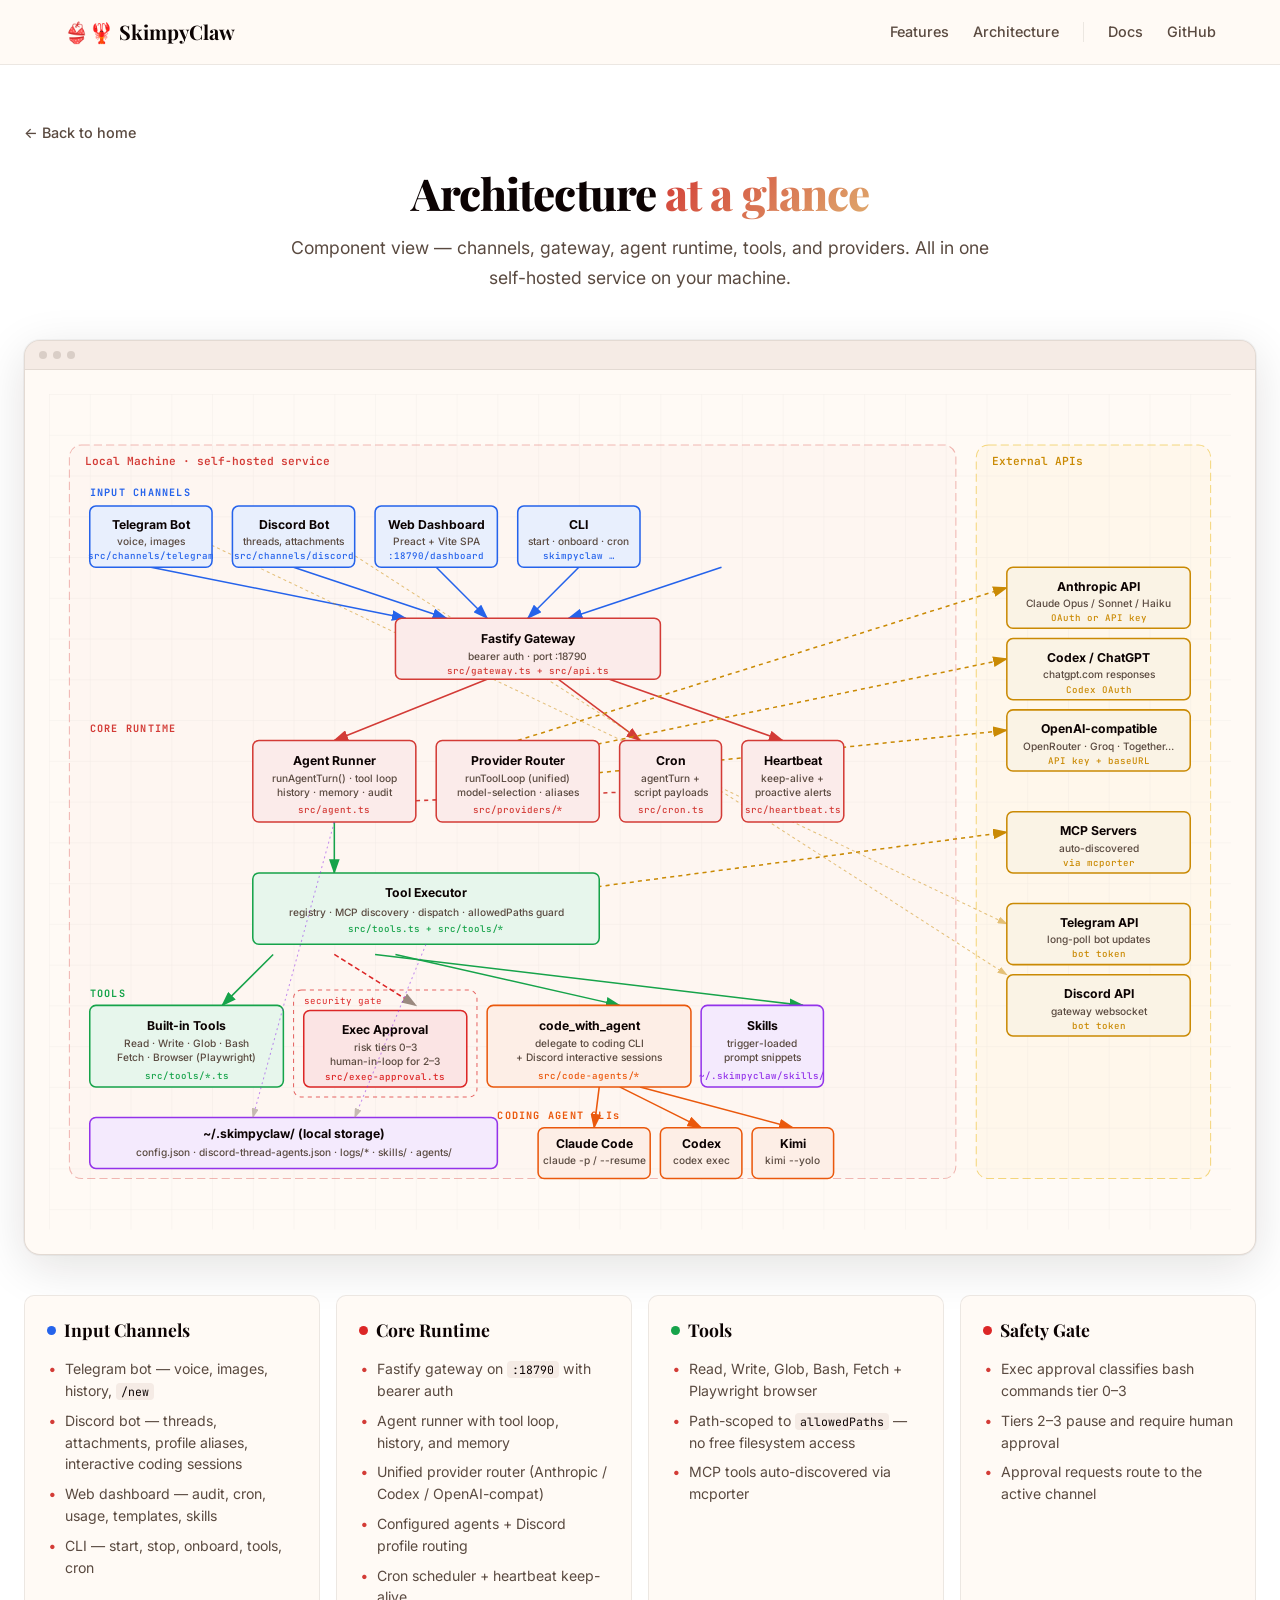
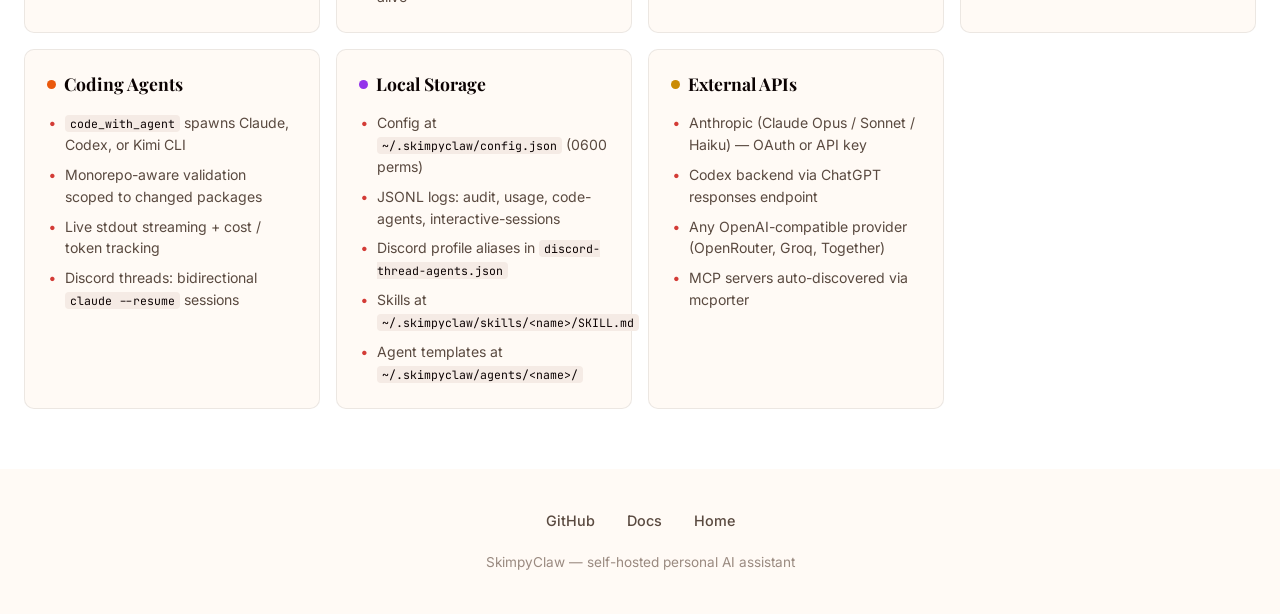
==== commit 3156b9a8: "chore: remove newspaper from architecture" ====
--- a/architecture.html
+++ b/architecture.html
@@ -461,12 +461,6 @@
           <text class="label-sub" x="520" y="148" text-anchor="middle">start · onboard · cron</text>
           <text class="label-src channel" x="520" y="162" text-anchor="middle">skimpyclaw …</text>
 
-          <rect class="mask" x="600" y="110" width="120" height="60" rx="6" />
-          <rect class="box channel" x="600" y="110" width="120" height="60" rx="6" />
-          <text class="label-title" x="660" y="132" text-anchor="middle">Newspaper</text>
-          <text class="label-sub" x="660" y="148" text-anchor="middle">daily edition UI</text>
-          <text class="label-src channel" x="660" y="162" text-anchor="middle">:18790/newspaper</text>
-
           <!-- ROW 2: GATEWAY -->
           <rect class="mask" x="340" y="220" width="260" height="60" rx="6" />
           <rect class="box core" x="340" y="220" width="260" height="60" rx="6" />
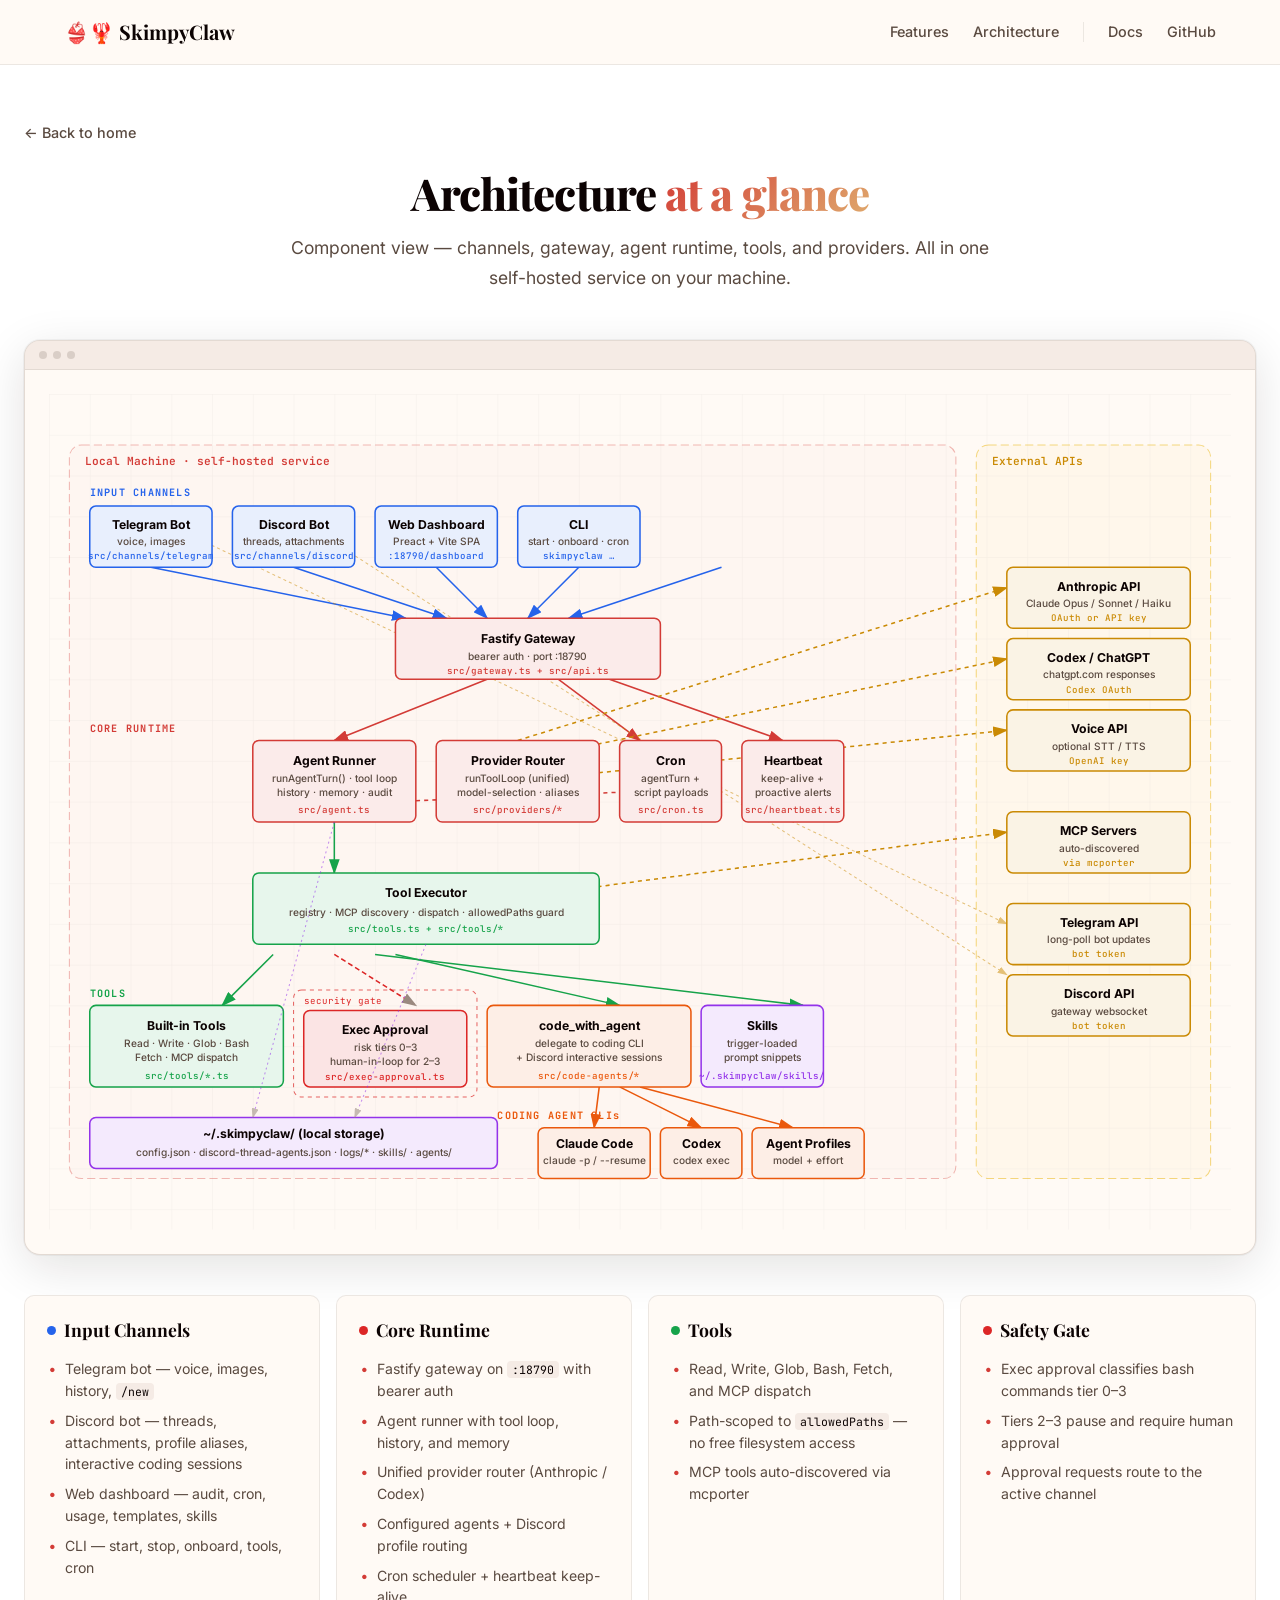
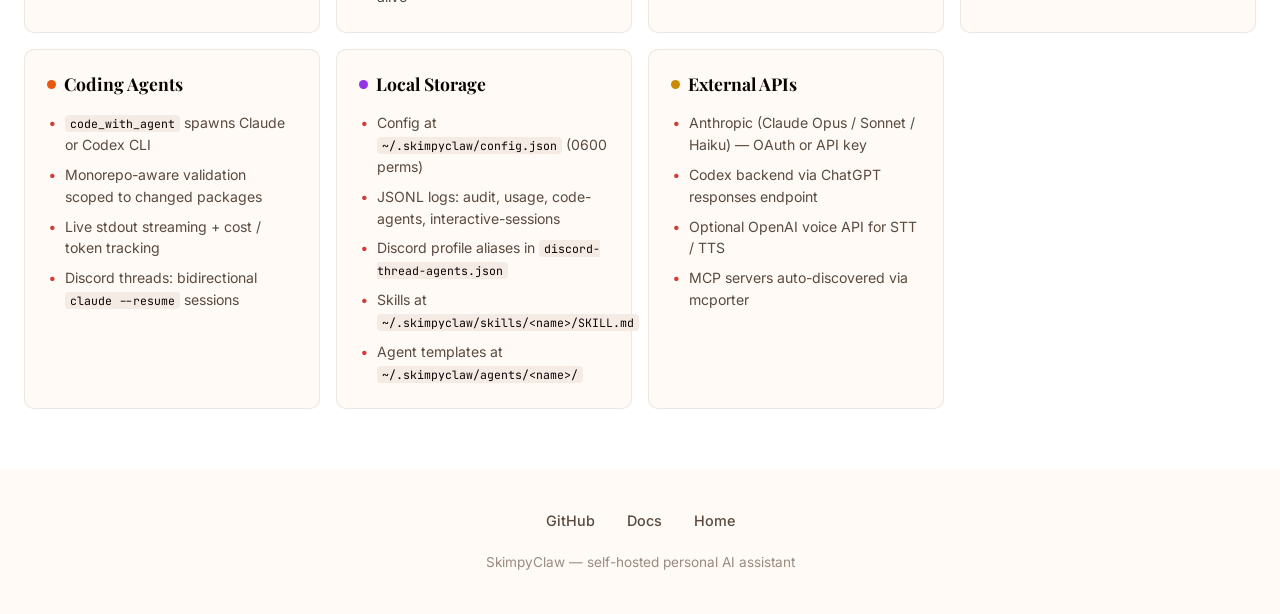
==== commit 536c07e8: "Update site for trimmed core surface" ====
--- a/architecture.html
+++ b/architecture.html
@@ -513,7 +513,7 @@
           <rect class="box tool" x="40" y="600" width="190" height="80" rx="6" />
           <text class="label-title" x="135" y="624" text-anchor="middle">Built-in Tools</text>
           <text class="label-sub" x="135" y="641" text-anchor="middle">Read · Write · Glob · Bash</text>
-          <text class="label-sub" x="135" y="655" text-anchor="middle">Fetch · Browser (Playwright)</text>
+          <text class="label-sub" x="135" y="655" text-anchor="middle">Fetch · MCP dispatch</text>
           <text class="label-src tool" x="135" y="672" text-anchor="middle">src/tools/*.ts</text>
 
           <!-- Exec Approval - security group -->
@@ -553,10 +553,10 @@
           <text class="label-title" x="640" y="740" text-anchor="middle">Codex</text>
           <text class="label-sub" x="640" y="756" text-anchor="middle">codex exec</text>
 
-          <rect class="mask" x="690" y="720" width="80" height="50" rx="6" />
-          <rect class="box coding" x="690" y="720" width="80" height="50" rx="6" />
-          <text class="label-title" x="730" y="740" text-anchor="middle">Kimi</text>
-          <text class="label-sub" x="730" y="756" text-anchor="middle">kimi --yolo</text>
+          <rect class="mask" x="690" y="720" width="110" height="50" rx="6" />
+          <rect class="box coding" x="690" y="720" width="110" height="50" rx="6" />
+          <text class="label-title" x="745" y="740" text-anchor="middle">Agent Profiles</text>
+          <text class="label-sub" x="745" y="756" text-anchor="middle">model + effort</text>
 
           <!-- ============================================================
                EXTERNAL PROVIDERS
@@ -576,9 +576,9 @@
 
           <rect class="mask" x="940" y="310" width="180" height="60" rx="6" />
           <rect class="box provider" x="940" y="310" width="180" height="60" rx="6" />
-          <text class="label-title" x="1030" y="333" text-anchor="middle">OpenAI-compatible</text>
-          <text class="label-sub" x="1030" y="349" text-anchor="middle">OpenRouter · Groq · Together…</text>
-          <text class="label-src provider" x="1030" y="363" text-anchor="middle">API key + baseURL</text>
+          <text class="label-title" x="1030" y="333" text-anchor="middle">Voice API</text>
+          <text class="label-sub" x="1030" y="349" text-anchor="middle">optional STT / TTS</text>
+          <text class="label-src provider" x="1030" y="363" text-anchor="middle">OpenAI key</text>
 
           <rect class="mask" x="940" y="410" width="180" height="60" rx="6" />
           <rect class="box provider" x="940" y="410" width="180" height="60" rx="6" />
@@ -628,7 +628,7 @@
         <ul>
           <li>Fastify gateway on <code>:18790</code> with bearer auth</li>
           <li>Agent runner with tool loop, history, and memory</li>
-          <li>Unified provider router (Anthropic / Codex / OpenAI-compat)</li>
+          <li>Unified provider router (Anthropic / Codex)</li>
           <li>Configured agents + Discord profile routing</li>
           <li>Cron scheduler + heartbeat keep-alive</li>
         </ul>
@@ -637,7 +637,7 @@
       <div class="info-card">
         <h3><span class="dot green"></span> Tools</h3>
         <ul>
-          <li>Read, Write, Glob, Bash, Fetch + Playwright browser</li>
+          <li>Read, Write, Glob, Bash, Fetch, and MCP dispatch</li>
           <li>Path-scoped to <code>allowedPaths</code> — no free filesystem access</li>
           <li>MCP tools auto-discovered via mcporter</li>
         </ul>
@@ -655,7 +655,7 @@
       <div class="info-card">
         <h3><span class="dot orange"></span> Coding Agents</h3>
         <ul>
-          <li><code>code_with_agent</code> spawns Claude, Codex, or Kimi CLI</li>
+          <li><code>code_with_agent</code> spawns Claude or Codex CLI</li>
           <li>Monorepo-aware validation scoped to changed packages</li>
           <li>Live stdout streaming + cost / token tracking</li>
           <li>Discord threads: bidirectional <code>claude --resume</code> sessions</li>
@@ -678,7 +678,7 @@
         <ul>
           <li>Anthropic (Claude Opus / Sonnet / Haiku) — OAuth or API key</li>
           <li>Codex backend via ChatGPT responses endpoint</li>
-          <li>Any OpenAI-compatible provider (OpenRouter, Groq, Together)</li>
+          <li>Optional OpenAI voice API for STT / TTS</li>
           <li>MCP servers auto-discovered via mcporter</li>
         </ul>
       </div>
